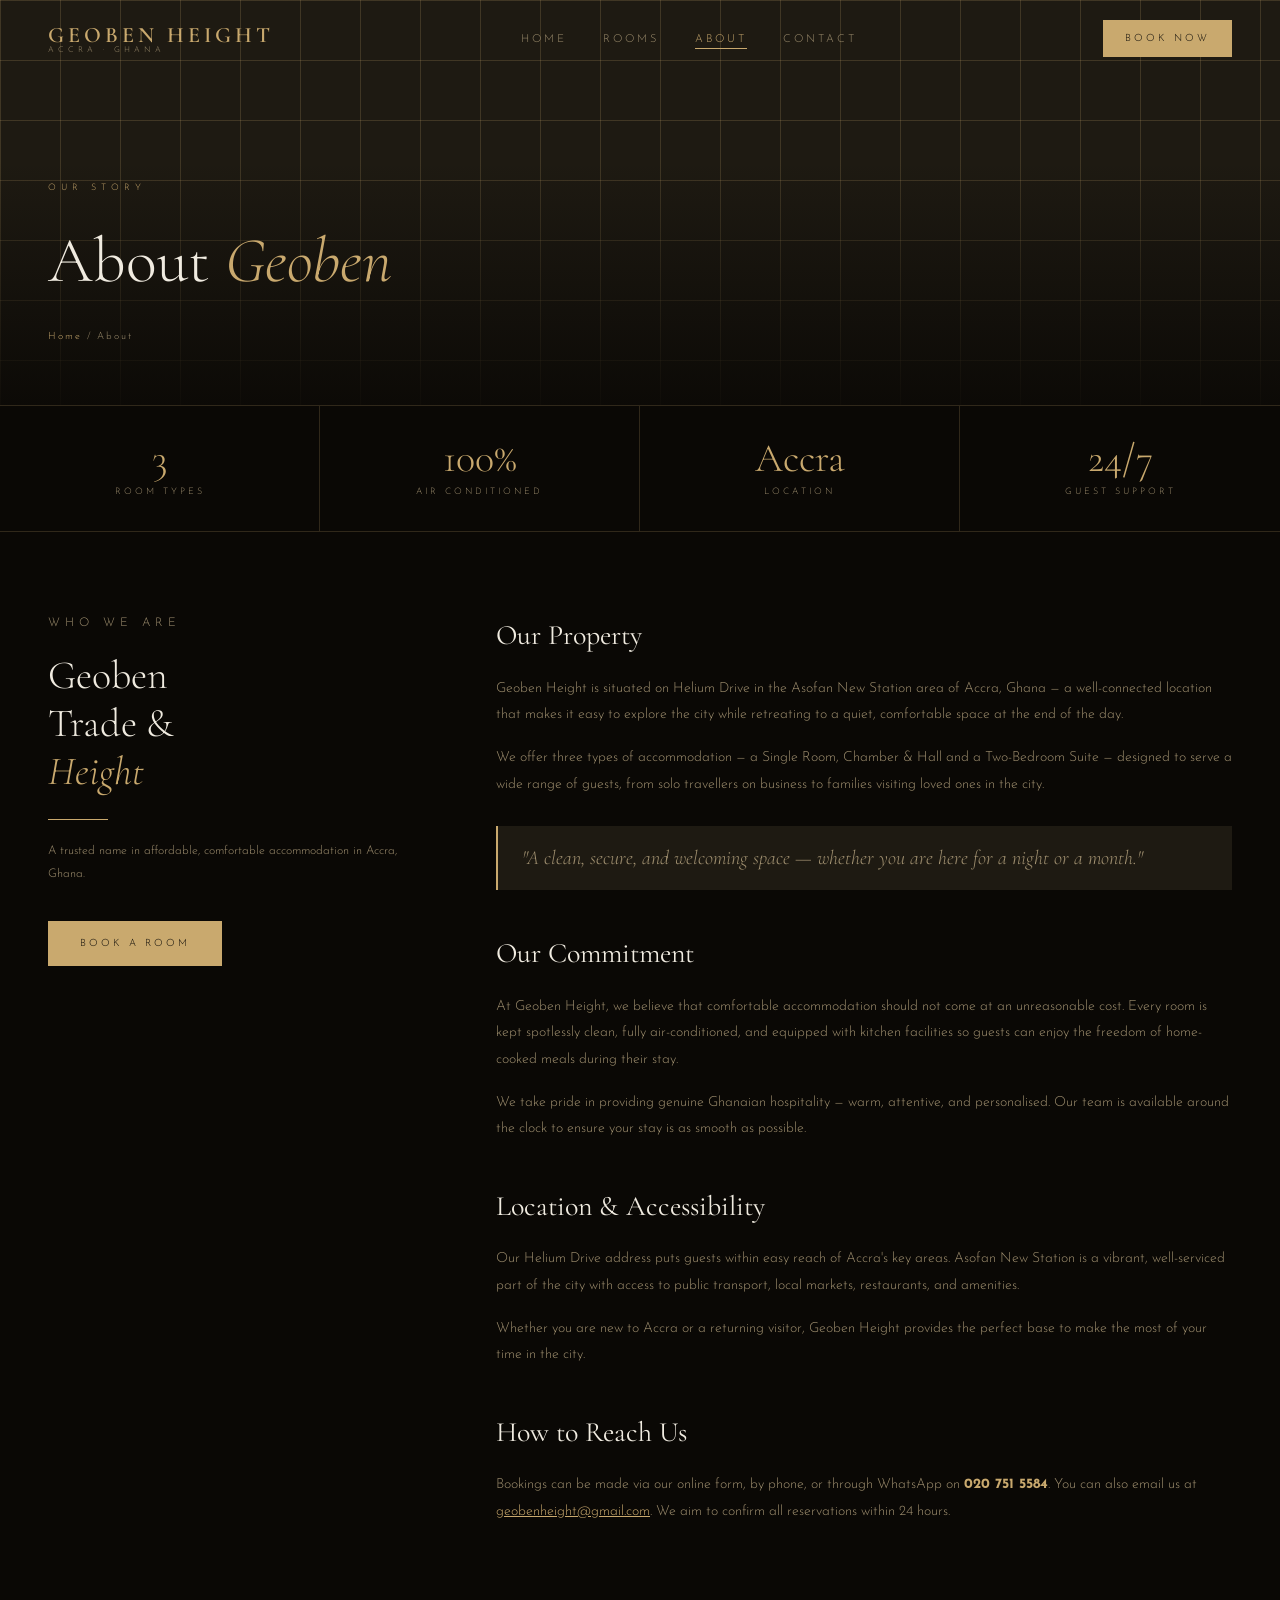
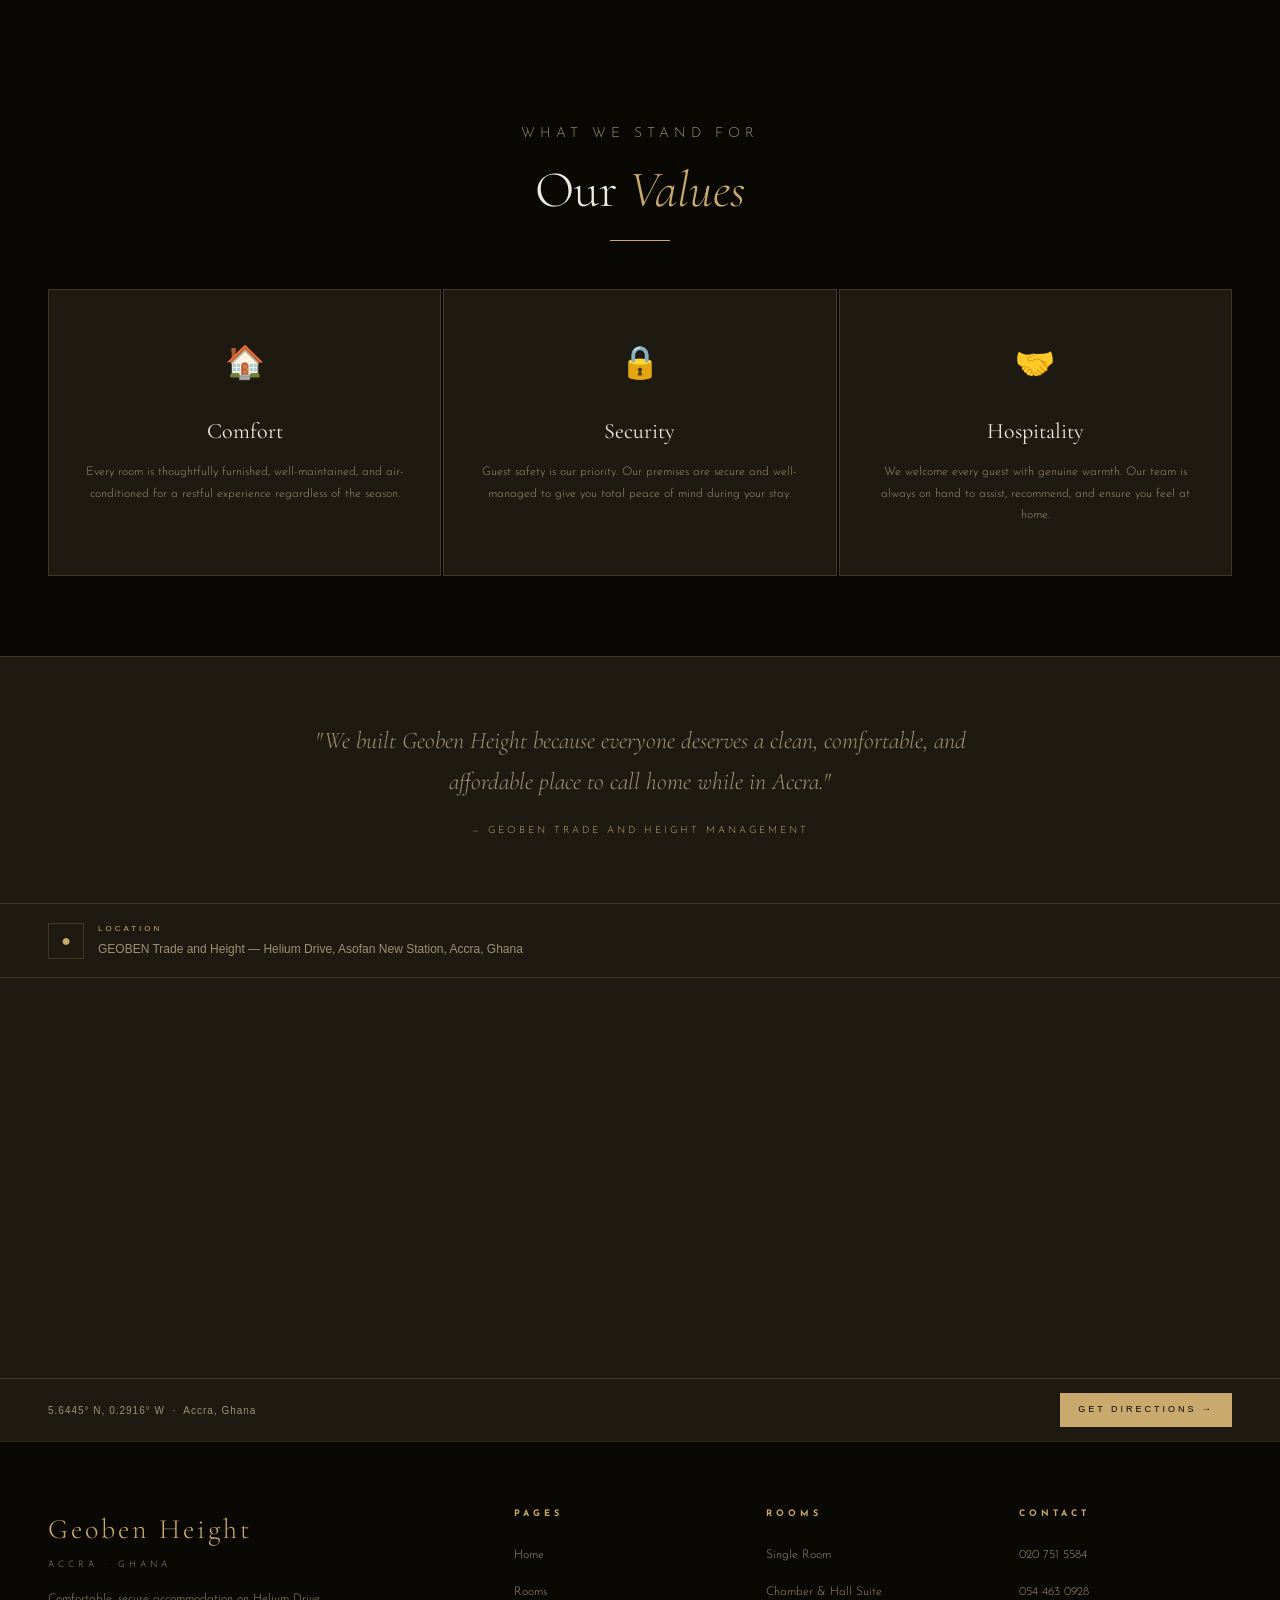
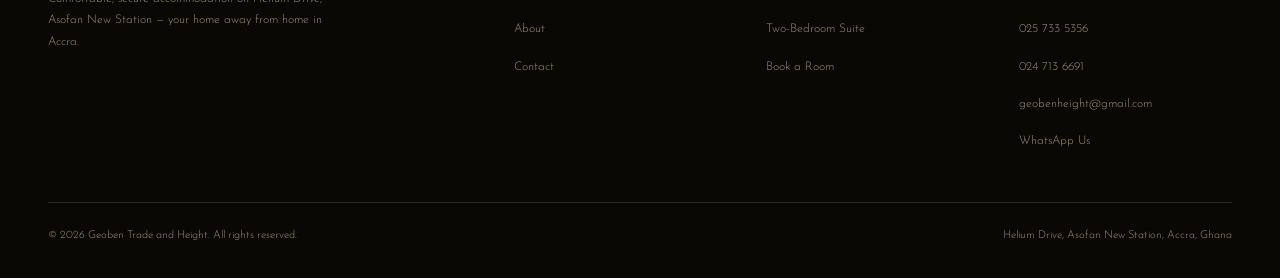
==== about.html @ 5ebba86f "first commit" ====
<!DOCTYPE html>
<html lang="en">
<head>
<meta charset="UTF-8">
<meta name="viewport" content="width=device-width, initial-scale=1.0">
<title>About — Geoben Height, Accra</title>
<link rel="stylesheet" href="style.css">
<style>
  .values-grid {
    display: grid;
    grid-template-columns: repeat(3, 1fr);
    gap: 2px;
    margin: 0 48px 80px;
  }
  .value-card {
    background: var(--dark2);
    border: 1px solid var(--border);
    padding: 48px 36px;
    text-align: center;
    transition: background 0.3s;
  }
  .value-card:hover { background: var(--mid); }
  .value-icon {
    font-size: 32px;
    margin-bottom: 20px;
    display: block;
  }
  .value-card h3 {
    font-family: var(--ff-display);
    font-size: 22px;
    font-weight: 400;
    color: var(--text);
    margin-bottom: 12px;
  }
  .value-card p {
    font-size: 12px;
    color: var(--text-muted);
    line-height: 1.8;
  }
  .team-strip {
    background: var(--dark2);
    border-top: 1px solid var(--border);
    border-bottom: 1px solid var(--border);
    padding: 64px 48px;
  }
  .team-inner {
    max-width: 680px;
    margin: 0 auto;
    text-align: center;
  }
  .team-inner p {
    font-family: var(--ff-display);
    font-size: 24px;
    font-weight: 300;
    font-style: italic;
    color: var(--text-muted);
    line-height: 1.7;
  }
  .team-inner .attr {
    font-family: var(--ff-sans);
    font-size: 10px;
    letter-spacing: 3px;
    text-transform: uppercase;
    color: var(--gold);
    margin-top: 20px;
    display: block;
  }
  .about-full {
    padding: 80px 48px;
    display: grid;
    grid-template-columns: 1fr 2fr;
    gap: 80px;
    align-items: start;
  }
  .about-sidebar {
    position: sticky;
    top: 100px;
  }
  .about-sidebar h2 {
    font-family: var(--ff-display);
    font-size: 40px;
    font-weight: 300;
    color: var(--text);
    line-height: 1.2;
    margin-bottom: 20px;
  }
  .about-sidebar h2 em { font-style: italic; color: var(--gold); }
  .about-sidebar .divider { margin-bottom: 20px; }
  .about-sidebar p {
    font-size: 12px;
    color: var(--text-muted);
    line-height: 1.9;
  }
  .about-body h3 {
    font-family: var(--ff-display);
    font-size: 28px;
    font-weight: 400;
    color: var(--text);
    margin-bottom: 16px;
    margin-top: 40px;
  }
  .about-body h3:first-child { margin-top: 0; }
  .about-body p {
    font-size: 14px;
    color: var(--text-muted);
    line-height: 1.9;
    margin-bottom: 16px;
  }
  .about-highlight {
    border-left: 2px solid var(--gold);
    padding: 16px 24px;
    margin: 28px 0;
    background: var(--dark2);
  }
  .about-highlight p {
    font-family: var(--ff-display);
    font-size: 20px;
    font-style: italic;
    color: var(--text-muted);
    margin: 0;
    line-height: 1.6;
  }

  /* ── ABOUT PAGE RESPONSIVE ── */
  @media (max-width: 768px) {
    .values-grid {
      grid-template-columns: 1fr !important;
      margin: 0 12px 48px !important;
    }
    .value-card { padding: 28px 20px !important; }
    .team-strip { padding: 40px 20px !important; }
    .team-inner p { font-size: 18px !important; }
    .about-full {
      grid-template-columns: 1fr !important;
      padding: 36px 16px !important;
      gap: 32px !important;
    }
    .about-sidebar { position: static !important; }
    .about-sidebar h2 { font-size: 28px !important; }
    .about-body h3 { font-size: 20px !important; }
    .about-body p { font-size: 13px !important; }
    .about-highlight { padding: 14px 16px !important; }
    .about-highlight p { font-size: 16px !important; }
  }
  @media (max-width: 480px) {
    .about-sidebar h2 { font-size: 24px !important; }
    .value-card { padding: 22px 16px !important; }
  }

</style>
</head>
<body>

<!-- NAV -->
<nav class="nav scrolled" id="nav">
  <a href="index.html" class="nav-logo">
    <span class="name">GEOBEN HEIGHT</span>
    <span class="sub">Accra · Ghana</span>
  </a>
  <ul class="nav-links">
    <li><a href="index.html">Home</a></li>
    <li><a href="rooms.html">Rooms</a></li>
    <li><a href="about.html" class="active">About</a></li>
    <li><a href="contact.html">Contact</a></li>
  </ul>
  <button class="hamburger" id="hamburger" onclick="toggleMenu()" aria-label="Menu">
    <span></span><span></span><span></span>
  </button>
  <a href="contact.html#booking" class="nav-cta">Book Now</a>
</nav>

<!-- Mobile Nav Overlay -->
<div class="mobile-nav" id="mobileNav">
  <button class="m-link" onclick="mobileGo('index.html')">Home</button>
  <button class="m-link" onclick="mobileGo('rooms.html')">Rooms</button>
  <button class="m-link" onclick="mobileGo('about.html')">About</button>
  <button class="m-link" onclick="mobileGo('contact.html')">Contact</button>
  <button class="m-cta" onclick="mobileGo('contact.html')">Book Now</button>
</div>

<!-- PAGE HERO -->
<div class="page-hero" style="padding-top: 80px;">
  <div class="page-hero-pattern"></div>
  <div class="page-hero-vignette"></div>
  <div class="page-hero-content">
    <p class="eyebrow">Our Story</p>
    <h1>About <em>Geoben</em></h1>
    <p class="breadcrumb"><a href="index.html">Home</a> / About</p>
  </div>
</div>

<!-- STATS -->
<div class="stats-bar">
  <div class="stat-item">
    <div class="stat-num">3</div>
    <div class="stat-label">Room Types</div>
  </div>
  <div class="stat-item">
    <div class="stat-num">100%</div>
    <div class="stat-label">Air Conditioned</div>
  </div>
  <div class="stat-item">
    <div class="stat-num">Accra</div>
    <div class="stat-label">Location</div>
  </div>
  <div class="stat-item">
    <div class="stat-num">24/7</div>
    <div class="stat-label">Guest Support</div>
  </div>
</div>

<!-- ABOUT LONG FORM -->
<div class="about-full">
  <div class="about-sidebar">
    <p class="sec-eyebrow">Who We Are</p>
    <h2>Geoben<br>Trade &amp;<br><em>Height</em></h2>
    <div class="divider"></div>
    <p>A trusted name in affordable, comfortable accommodation in Accra, Ghana.</p>
    <br>
    <a href="contact.html#booking" class="btn-primary" style="margin-top: 8px; display: inline-block;">Book a Room</a>
  </div>
  <div class="about-body">
    <h3>Our Property</h3>
    <p>Geoben Height is situated on Helium Drive in the Asofan New Station area of Accra, Ghana — a well-connected location that makes it easy to explore the city while retreating to a quiet, comfortable space at the end of the day.</p>
    <p>We offer three types of accommodation — a Single Room, Chamber & Hall and a Two-Bedroom Suite — designed to serve a wide range of guests, from solo travellers on business to families visiting loved ones in the city.</p>

    <div class="about-highlight">
      <p>"A clean, secure, and welcoming space — whether you are here for a night or a month."</p>
    </div>

    <h3>Our Commitment</h3>
    <p>At Geoben Height, we believe that comfortable accommodation should not come at an unreasonable cost. Every room is kept spotlessly clean, fully air-conditioned, and equipped with kitchen facilities so guests can enjoy the freedom of home-cooked meals during their stay.</p>
    <p>We take pride in providing genuine Ghanaian hospitality — warm, attentive, and personalised. Our team is available around the clock to ensure your stay is as smooth as possible.</p>

    <h3>Location &amp; Accessibility</h3>
    <p>Our Helium Drive address puts guests within easy reach of Accra's key areas. Asofan New Station is a vibrant, well-serviced part of the city with access to public transport, local markets, restaurants, and amenities.</p>
    <p>Whether you are new to Accra or a returning visitor, Geoben Height provides the perfect base to make the most of your time in the city.</p>

    <h3>How to Reach Us</h3>
    <p>Bookings can be made via our online form, by phone, or through WhatsApp on <strong style="color: var(--gold);">020 751 5584</strong>. You can also email us at <a href="mailto:geobenheight@gmail.com" style="color: var(--gold);">geobenheight@gmail.com</a>. We aim to confirm all reservations within 24 hours.</p>
  </div>
</div>

<!-- VALUES -->
<div class="sec-head">
  <p class="sec-eyebrow">What We Stand For</p>
  <h2>Our <em>Values</em></h2>
  <div class="gold-rule"></div>
</div>
<div class="values-grid">
  <div class="value-card">
    <span class="value-icon">🏠</span>
    <h3>Comfort</h3>
    <p>Every room is thoughtfully furnished, well-maintained, and air-conditioned for a restful experience regardless of the season.</p>
  </div>
  <div class="value-card">
    <span class="value-icon">🔒</span>
    <h3>Security</h3>
    <p>Guest safety is our priority. Our premises are secure and well-managed to give you total peace of mind during your stay.</p>
  </div>
  <div class="value-card">
    <span class="value-icon">🤝</span>
    <h3>Hospitality</h3>
    <p>We welcome every guest with genuine warmth. Our team is always on hand to assist, recommend, and ensure you feel at home.</p>
  </div>
</div>

<!-- QUOTE STRIP -->
<div class="team-strip">
  <div class="team-inner">
    <p>"We built Geoben Height because everyone deserves a clean, comfortable, and affordable place to call home while in Accra."</p>
    <span class="attr">— Geoben Trade and Height Management</span>
  </div>
</div>

<!-- MAP -->
<!-- Google Map -->
<div style="font-family:sans-serif;background:#1e1a12">
  <div style="background:#1e1a12;border-bottom:1px solid rgba(201,169,110,0.2);padding:18px 48px;display:flex;align-items:center;gap:14px">
    <div style="width:36px;height:36px;border:1px solid rgba(201,169,110,0.2);display:flex;align-items:center;justify-content:center;font-size:16px;flex-shrink:0;color:#c9a96e">&#9679;</div>
    <div>
      <div style="font-size:8px;letter-spacing:3px;text-transform:uppercase;color:#c9a96e;margin-bottom:3px">Location</div>
      <div style="font-size:12px;color:#a09070">GEOBEN Trade and Height &mdash; Helium Drive, Asofan New Station, Accra, Ghana</div>
    </div>
  </div>
  <div style="width:100%;height:400px">
    <iframe src="https://www.google.com/maps/embed?pb=!1m18!1m12!1m3!1d3971.3!2d-0.2916361!3d5.6444949!2m3!1f0!2f0!3f0!3m2!1i1024!2i768!4f13.1!3m3!1m2!1s0xfdf995ddbdab3d1%3A0x887367ef59d5eaba!2sGEOBEN%20Trade%20and%20Height.!5e0!3m2!1sen!2sgh!4v1700000000000!5m2!1sen!2sgh" width="100%" height="400" style="border:none;display:block" loading="lazy" allowfullscreen referrerpolicy="no-referrer-when-downgrade"></iframe>
  </div>
  <div style="background:#1e1a12;border-top:1px solid rgba(201,169,110,0.2);padding:14px 48px;display:flex;align-items:center;justify-content:space-between">
    <span style="font-size:10px;color:#a09070;letter-spacing:1px">5.6445&deg; N, 0.2916&deg; W &nbsp;&middot;&nbsp; Accra, Ghana</span>
    <a href="https://www.google.com/maps/dir//GEOBEN+Trade+and+Height.,+HELIUM+DRIVE+Asofan+new+station,+Accra" target="_blank" style="font-size:9px;letter-spacing:3px;text-transform:uppercase;color:#0a0805;background:#c9a96e;padding:9px 18px;text-decoration:none;display:inline-block">Get Directions &rarr;</a>
  </div>
</div>

<!-- FOOTER -->
<footer>
  <div class="footer-grid">
    <div class="footer-brand">
      <div class="logo">Geoben Height</div>
      <div class="tagline">Accra · Ghana</div>
      <p>Comfortable, secure accommodation on Helium Drive, Asofan New Station — your home away from home in Accra.</p>
    </div>
    <div class="footer-col">
      <h4>Pages</h4>
      <ul>
        <li><a href="index.html">Home</a></li>
        <li><a href="rooms.html">Rooms</a></li>
        <li><a href="about.html">About</a></li>
        <li><a href="contact.html">Contact</a></li>
      </ul>
    </div>
    <div class="footer-col">
      <h4>Rooms</h4>
      <ul>
        <li><a href="rooms.html">Single Room</a></li>
        <li><a href="rooms.html">Chamber & Hall Suite</a></li>
        <li><a href="rooms.html">Two-Bedroom Suite</a></li>
        <li><a href="contact.html#booking">Book a Room</a></li>
      </ul>
    </div>
    <div class="footer-col">
      <h4>Contact</h4>
      <ul>
        <li><a href="tel:+233207515584">020 751 5584</a></li>
        <li><a href="tel:+233544630928">054 463 0928</a></li>
        <li><a href="tel:+233257335356">025 733 5356</a></li>
        <li><a href="tel:+233247136691">024 713 6691</a></li>
        <li><a href="mailto:geobenheight@gmail.com">geobenheight@gmail.com</a></li>
        <li><a href="https://wa.me/233207515584">WhatsApp Us</a></li>
      </ul>
    </div>
  </div>
  <div class="footer-bottom">
    <p>© 2026 Geoben Trade and Height. All rights reserved.</p>
    <p>Helium Drive, Asofan New Station, Accra, Ghana</p>
  </div>
</footer>

<script>
  const nav = document.getElementById('nav');
  window.addEventListener('scroll', () => {
    nav.classList.toggle('scrolled', window.scrollY > 60);
  });

  // ── HAMBURGER MENU ──
  const hamburger = document.getElementById('hamburger');
  const mobileNav = document.getElementById('mobileNav');

  function toggleMenu() {
    const isOpen = mobileNav.classList.contains('open');
    if (isOpen) {
      mobileNav.classList.remove('open');
      hamburger.classList.remove('open');
      document.body.style.overflow = '';
    } else {
      mobileNav.classList.add('open');
      hamburger.classList.add('open');
      document.body.style.overflow = 'hidden';
    }
  }

  function mobileGo(page) {
    mobileNav.classList.remove('open');
    hamburger.classList.remove('open');
    document.body.style.overflow = '';
    window.location.href = page;
  }

  // Close menu on outside click
  mobileNav.addEventListener('click', function(e) {
    if (e.target === mobileNav) {
      toggleMenu();
    }
  });

  // Close menu on Escape key
  document.addEventListener('keydown', function(e) {
    if (e.key === 'Escape' && mobileNav.classList.contains('open')) {
      toggleMenu();
    }
  });

</script>
</body>
</html>
---- style.css ----
@import url('https://fonts.googleapis.com/css2?family=Cormorant+Garamond:ital,wght@0,300;0,400;0,600;1,300;1,400&family=Josefin+Sans:wght@300;400;600&display=swap');

:root {
  --gold: #c9a96e;
  --gold-light: #e8d5a8;
  --gold-dark: #8b6914;
  --black: #0a0805;
  --dark: #13100a;
  --dark2: #1e1a12;
  --mid: #2e2820;
  --text: #f0ebe0;
  --text-muted: #a09070;
  --off-white: #f7f3ec;
  --border: rgba(201,169,110,0.2);
  --ff-display: 'Cormorant Garamond', serif;
  --ff-sans: 'Josefin Sans', sans-serif;
}

*, *::before, *::after { margin: 0; padding: 0; box-sizing: border-box; }

html { scroll-behavior: smooth; }

body {
  background: var(--black);
  color: var(--text);
  font-family: var(--ff-sans);
  font-weight: 300;
  line-height: 1.7;
  overflow-x: hidden;
}

/* ── NAV ── */
.nav {
  position: fixed;
  top: 0; left: 0; right: 0;
  z-index: 300;
  display: flex;
  align-items: center;
  justify-content: space-between;
  padding: 20px 48px;
  transition: background 0.4s, padding 0.4s;
}
.nav.scrolled {
  background: rgba(10,8,5,0.96);
  padding: 14px 48px;
  border-bottom: 1px solid var(--border);
}
.nav-logo {
  display: flex;
  flex-direction: column;
  line-height: 1;
  text-decoration: none;
}
.nav-logo .name {
  font-family: var(--ff-display);
  font-size: 22px;
  font-weight: 600;
  color: var(--gold);
  letter-spacing: 4px;
}
.nav-logo .sub {
  font-family: var(--ff-sans);
  font-size: 8px;
  letter-spacing: 4px;
  color: var(--text-muted);
  text-transform: uppercase;
}
.nav-links {
  display: flex;
  gap: 36px;
  list-style: none;
}
.nav-links a {
  font-family: var(--ff-sans);
  font-size: 11px;
  letter-spacing: 3px;
  text-transform: uppercase;
  color: var(--text-muted);
  text-decoration: none;
  transition: color 0.3s;
  position: relative;
}
.nav-links a::after {
  content: '';
  position: absolute;
  bottom: -4px; left: 0;
  width: 0; height: 1px;
  background: var(--gold);
  transition: width 0.3s;
}
.nav-links a:hover, .nav-links a.active { color: var(--gold); }
.nav-links a:hover::after, .nav-links a.active::after { width: 100%; }
.nav-cta {
  font-family: var(--ff-sans);
  font-size: 10px;
  letter-spacing: 3px;
  text-transform: uppercase;
  color: var(--black);
  background: var(--gold);
  border: none;
  padding: 10px 22px;
  cursor: pointer;
  text-decoration: none;
  display: inline-block;
  transition: background 0.3s, color 0.3s;
}
.nav-cta:hover { background: var(--gold-light); }

/* ── HERO ── */
.hero {
  position: relative;
  height: 100vh;
  display: flex;
  align-items: center;
  justify-content: center;
  overflow: hidden;
}
.hero-bg {
  position: absolute;
  inset: 0;
  background: var(--dark);
  background-size: cover;
  background-position: center top;
}
.hero-pattern {
  position: absolute;
  inset: 0;
  background-image:
    linear-gradient(var(--border) 1px, transparent 1px),
    linear-gradient(90deg, var(--border) 1px, transparent 1px);
  background-size: 60px 60px;
  opacity: 0.2;
}
.hero-vignette {
  position: absolute;
  inset: 0;
  background: linear-gradient(
    to bottom,
    rgba(10,8,5,0.45) 0%,
    rgba(10,8,5,0.6) 50%,
    rgba(10,8,5,0.75) 100%
  );
}
.hero-corner {
  position: absolute;
  width: 120px; height: 120px;
  border-color: var(--gold);
  border-style: solid;
  opacity: 0.4;
}
.hero-corner.tl { top: 80px; left: 48px; border-width: 1px 0 0 1px; }
.hero-corner.tr { top: 80px; right: 48px; border-width: 1px 1px 0 0; }
.hero-corner.bl { bottom: 48px; left: 48px; border-width: 0 0 1px 1px; }
.hero-corner.br { bottom: 48px; right: 48px; border-width: 0 1px 1px 0; }
.hero-content {
  position: relative;
  z-index: 2;
  text-align: center;
  animation: fadeUp 1.2s ease both;
}
@keyframes fadeUp {
  from { opacity: 0; transform: translateY(30px); }
  to   { opacity: 1; transform: translateY(0); }
}
.hero-eyebrow {
  font-family: var(--ff-sans);
  font-size: 10px;
  letter-spacing: 6px;
  text-transform: uppercase;
  color: var(--gold);
  margin-bottom: 20px;
}
.hero h1 {
  font-family: var(--ff-display);
  font-size: clamp(52px, 7vw, 90px);
  font-weight: 300;
  line-height: 1.05;
  color: var(--text);
  margin-bottom: 12px;
}
.hero h1 em { font-style: italic; color: var(--gold); }
.hero-location {
  font-family: var(--ff-sans);
  font-size: 10px;
  letter-spacing: 4px;
  color: var(--text-muted);
  text-transform: uppercase;
  margin-bottom: 40px;
}
.hero-btns {
  display: flex;
  gap: 16px;
  justify-content: center;
}
.btn-primary {
  font-family: var(--ff-sans);
  font-size: 10px;
  letter-spacing: 3px;
  text-transform: uppercase;
  color: var(--black);
  background: var(--gold);
  border: none;
  padding: 14px 32px;
  cursor: pointer;
  text-decoration: none;
  display: inline-block;
  transition: background 0.3s;
}
.btn-primary:hover { background: var(--gold-light); }
.btn-ghost {
  font-family: var(--ff-sans);
  font-size: 10px;
  letter-spacing: 3px;
  text-transform: uppercase;
  color: var(--gold);
  background: transparent;
  border: 1px solid var(--gold);
  padding: 14px 32px;
  cursor: pointer;
  text-decoration: none;
  display: inline-block;
  transition: background 0.3s, color 0.3s;
}
.btn-ghost:hover { background: var(--gold); color: var(--black); }
.hero-scroll {
  position: absolute;
  bottom: 32px;
  left: 50%;
  transform: translateX(-50%);
  display: flex;
  flex-direction: column;
  align-items: center;
  gap: 8px;
  color: var(--text-muted);
  font-size: 9px;
  letter-spacing: 3px;
  text-transform: uppercase;
  font-family: var(--ff-sans);
  animation: bounce 2s infinite;
}
.scroll-line {
  width: 1px; height: 40px;
  background: linear-gradient(to bottom, var(--gold), transparent);
}
@keyframes bounce {
  0%, 100% { transform: translateX(-50%) translateY(0); }
  50% { transform: translateX(-50%) translateY(6px); }
}

/* ── SECTION HEADER ── */
.sec-head {
  text-align: center;
  padding: 80px 24px 48px;
}
.sec-eyebrow {
  font-family: var(--ff-sans);
  font-size: 9px;
  letter-spacing: 5px;
  text-transform: uppercase;
  color: var(--gold);
  margin-bottom: 16px;
}
.sec-head h2 {
  font-family: var(--ff-display);
  font-size: clamp(32px, 4vw, 52px);
  font-weight: 300;
  color: var(--text);
  line-height: 1.15;
}
.sec-head h2 em { font-style: italic; color: var(--gold); }
.gold-rule {
  width: 60px; height: 1px;
  background: var(--gold);
  margin: 20px auto 0;
}
.sec-head p {
  margin-top: 20px;
  font-size: 14px;
  color: var(--text-muted);
  max-width: 520px;
  margin-left: auto;
  margin-right: auto;
}

/* ── STATS BAR ── */
.stats-bar {
  display: grid;
  grid-template-columns: repeat(4, 1fr);
  border-top: 1px solid var(--border);
  border-bottom: 1px solid var(--border);
}
.stat-item {
  padding: 32px 20px;
  text-align: center;
  border-right: 1px solid var(--border);
}
.stat-item:last-child { border-right: none; }
.stat-num {
  font-family: var(--ff-display);
  font-size: 40px;
  font-weight: 300;
  color: var(--gold);
  line-height: 1;
  margin-bottom: 6px;
}
.stat-label {
  font-size: 9px;
  letter-spacing: 3px;
  text-transform: uppercase;
  color: var(--text-muted);
}

/* ── ROOM CARDS CAROUSEL ── */
.rooms-section { padding: 0 48px 80px; }
.rooms-grid {
  display: grid;
  grid-template-columns: repeat(3, 1fr);
  gap: 20px;
  align-items: stretch;
}
.room-card {
  position: relative;
  overflow: hidden;
  background: var(--dark2);
  cursor: pointer;
  display: flex;
  flex-direction: column;
}
.room-body {
  flex: 1;
  display: flex;
  flex-direction: column;
}
.room-desc {
  flex: 1;
}
.room-thumb {
  height: 360px;
  background: var(--dark2);
  display: flex;
  align-items: center;
  justify-content: center;
  overflow: hidden;
  position: relative;
}
.room-thumb-bg {
  position: absolute;
  inset: 0;
  transition: transform 0.6s ease;
}
.room-card:hover .room-thumb-bg { transform: scale(1.06); }
.rt-double {
  background: linear-gradient(135deg, #1e1508 0%, #3d2e0e 40%, #1e1508 100%);
}
.rt-single {
  background: linear-gradient(135deg, #0a1208 0%, #1a2e14 40%, #0a1208 100%);
}
.room-thumb-icon {
  position: relative;
  z-index: 2;
  font-size: 64px;
  opacity: 0.6;
  transition: transform 0.4s;
}
.room-card:hover .room-thumb-icon { transform: scale(1.1); }
.room-tag {
  position: absolute;
  top: 20px; left: 20px;
  z-index: 3;
  font-family: var(--ff-sans);
  font-size: 8px;
  letter-spacing: 3px;
  text-transform: uppercase;
  color: var(--black);
  background: var(--gold);
  padding: 5px 12px;
}
.room-body {
  padding: 28px 32px 32px;
  border: 1px solid var(--border);
  border-top: none;
}
.room-name {
  font-family: var(--ff-display);
  font-size: 26px;
  font-weight: 400;
  color: var(--text);
  margin-bottom: 10px;
}
.room-desc {
  font-size: 13px;
  color: var(--text-muted);
  line-height: 1.8;
  margin-bottom: 20px;
}
.room-amenities {
  display: flex;
  flex-wrap: wrap;
  gap: 8px;
  margin-bottom: 24px;
}
.amenity-tag {
  font-family: var(--ff-sans);
  font-size: 9px;
  letter-spacing: 2px;
  text-transform: uppercase;
  color: var(--gold);
  border: 1px solid var(--border);
  padding: 5px 12px;
}
.room-link {
  font-family: var(--ff-sans);
  font-size: 10px;
  letter-spacing: 3px;
  text-transform: uppercase;
  color: var(--gold);
  text-decoration: none;
  display: flex;
  align-items: center;
  gap: 8px;
  transition: gap 0.3s;
}
.room-link:hover { gap: 14px; }
.room-link::after { content: '→'; }

/* ── ABOUT SPLIT ── */
.about-split {
  display: grid;
  grid-template-columns: 1fr 1fr;
  min-height: 500px;
}
.about-visual {
  background: var(--dark2);
  background-size: cover;
  background-position: center;
  display: flex;
  align-items: center;
  justify-content: center;
  position: relative;
  overflow: hidden;
  padding: 0;
  min-height: 420px;
}
.about-geo {
  position: absolute;
  inset: 0;
  background-image:
    linear-gradient(var(--border) 1px, transparent 1px),
    linear-gradient(90deg, var(--border) 1px, transparent 1px);
  background-size: 40px 40px;
}
.about-circle {
  position: relative;
  z-index: 2;
  width: 200px; height: 200px;
  border-radius: 50%;
  border: 1px solid var(--gold);
  display: flex;
  align-items: center;
  justify-content: center;
  flex-direction: column;
  text-align: center;
}
.about-circle::before {
  content: '';
  position: absolute;
  inset: 12px;
  border-radius: 50%;
  border: 1px solid var(--border);
}
.about-circle .big {
  font-family: var(--ff-display);
  font-size: 48px;
  font-weight: 300;
  color: var(--gold);
  line-height: 1;
}
.about-circle .sm {
  font-size: 9px;
  letter-spacing: 2px;
  text-transform: uppercase;
  color: var(--text-muted);
  margin-top: 4px;
}
.about-text-block {
  padding: 80px 64px;
  background: var(--dark);
  display: flex;
  flex-direction: column;
  justify-content: center;
}
.about-text-block h2 {
  font-family: var(--ff-display);
  font-size: 40px;
  font-weight: 300;
  line-height: 1.2;
  margin-bottom: 24px;
  color: var(--text);
}
.about-text-block h2 em { font-style: italic; color: var(--gold); }
.about-text-block p {
  font-size: 14px;
  color: var(--text-muted);
  line-height: 1.9;
  margin-bottom: 16px;
}
.about-divider {
  width: 40px; height: 1px;
  background: var(--gold);
  margin: 28px 0;
}

/* ── CONTACT GRID ── */
.contact-section { padding: 80px 48px; }
.contact-grid {
  display: grid;
  grid-template-columns: 1fr 1fr;
  gap: 2px;
}
.contact-info {
  background: var(--dark2);
  padding: 60px;
  border: 1px solid var(--border);
}
.contact-info h3 {
  font-family: var(--ff-display);
  font-size: 36px;
  font-weight: 300;
  color: var(--text);
  margin-bottom: 32px;
}
.contact-detail {
  display: flex;
  gap: 20px;
  margin-bottom: 28px;
  align-items: flex-start;
}
.contact-icon {
  width: 40px; height: 40px;
  border: 1px solid var(--border);
  display: flex;
  align-items: center;
  justify-content: center;
  flex-shrink: 0;
  font-size: 16px;
}
.contact-text label {
  display: block;
  font-size: 9px;
  letter-spacing: 3px;
  text-transform: uppercase;
  color: var(--gold);
  margin-bottom: 4px;
}
.contact-text p, .contact-text a {
  font-size: 13px;
  color: var(--text-muted);
  text-decoration: none;
  line-height: 1.6;
}
.contact-text a:hover { color: var(--gold); }

/* ── BOOKING FORM ── */
.booking-form-block {
  background: var(--dark);
  padding: 60px;
  border: 1px solid var(--border);
}
.booking-form-block h3 {
  font-family: var(--ff-display);
  font-size: 36px;
  font-weight: 300;
  color: var(--text);
  margin-bottom: 32px;
}
.form-row {
  display: grid;
  grid-template-columns: 1fr 1fr;
  gap: 16px;
  margin-bottom: 16px;
}
.form-row.full { grid-template-columns: 1fr; }
.field {
  display: flex;
  flex-direction: column;
  gap: 6px;
}
.field label {
  font-size: 9px;
  letter-spacing: 3px;
  text-transform: uppercase;
  color: var(--text-muted);
}
.field input, .field select {
  background: var(--mid);
  border: 1px solid var(--border);
  color: var(--text);
  font-family: var(--ff-sans);
  font-size: 12px;
  padding: 12px 16px;
  outline: none;
  transition: border-color 0.3s;
  appearance: none;
}
.field input:focus, .field select:focus {
  border-color: var(--gold);
}
.field select option { background: var(--dark2); }
.form-submit-btn {
  width: 100%;
  font-family: var(--ff-sans);
  font-size: 11px;
  letter-spacing: 3px;
  text-transform: uppercase;
  color: var(--black);
  background: var(--gold);
  border: none;
  padding: 16px;
  cursor: pointer;
  margin-top: 8px;
  transition: background 0.3s;
}
.form-submit-btn:hover { background: var(--gold-light); }
.form-note {
  font-size: 11px;
  color: var(--text-muted);
  text-align: center;
  margin-top: 12px;
}

/* ── MAP BLOCK ── */
.map-strip {
  height: 140px;
  background: var(--dark2);
  display: flex;
  align-items: center;
  justify-content: center;
  border-top: 1px solid var(--border);
  border-bottom: 1px solid var(--border);
  cursor: pointer;
  text-decoration: none;
  position: relative;
  overflow: hidden;
  transition: background 0.3s;
}
.map-strip:hover { background: var(--mid); }
.map-strip-geo {
  position: absolute;
  inset: 0;
  background-image:
    linear-gradient(var(--border) 1px, transparent 1px),
    linear-gradient(90deg, var(--border) 1px, transparent 1px);
  background-size: 30px 30px;
}
.map-strip-inner {
  position: relative;
  z-index: 2;
  text-align: center;
}
.map-strip-inner .pin { font-size: 28px; margin-bottom: 8px; }
.map-strip-inner p {
  font-size: 11px;
  color: var(--text-muted);
  letter-spacing: 1px;
  margin-bottom: 4px;
}
.map-strip-inner span {
  font-size: 9px;
  letter-spacing: 3px;
  text-transform: uppercase;
  color: var(--gold);
}

/* ── FAQ ── */
.faq-section { padding: 0 48px 80px; max-width: 800px; margin: 0 auto; }
.faq-item {
  border-bottom: 1px solid var(--border);
}
.faq-btn {
  width: 100%;
  background: none;
  border: none;
  color: var(--text);
  font-family: var(--ff-sans);
  font-size: 12px;
  letter-spacing: 1px;
  padding: 20px 0;
  display: flex;
  justify-content: space-between;
  align-items: center;
  cursor: pointer;
  text-align: left;
}
.faq-btn:hover { color: var(--gold); }
.faq-icon {
  color: var(--gold);
  font-size: 20px;
  font-weight: 300;
  flex-shrink: 0;
  margin-left: 16px;
  transition: transform 0.3s;
}
.faq-body {
  font-size: 13px;
  color: var(--text-muted);
  line-height: 1.8;
  max-height: 0;
  overflow: hidden;
  transition: max-height 0.4s ease, padding 0.3s;
}
.faq-body.open { max-height: 200px; padding-bottom: 20px; }
.faq-btn.open .faq-icon { transform: rotate(45deg); }

/* ── FOOTER ── */
footer {
  background: var(--black);
  border-top: 1px solid var(--border);
  padding: 64px 48px 32px;
}
.footer-grid {
  display: grid;
  grid-template-columns: 2fr 1fr 1fr 1fr;
  gap: 40px;
  margin-bottom: 48px;
}
.footer-brand .logo {
  font-family: var(--ff-display);
  font-size: 28px;
  font-weight: 300;
  color: var(--gold);
  letter-spacing: 3px;
  margin-bottom: 4px;
}
.footer-brand .tagline {
  font-size: 9px;
  letter-spacing: 4px;
  text-transform: uppercase;
  color: var(--text-muted);
  margin-bottom: 16px;
}
.footer-brand p {
  font-size: 12px;
  color: var(--text-muted);
  line-height: 1.8;
  max-width: 280px;
}
.footer-col h4 {
  font-size: 9px;
  letter-spacing: 4px;
  text-transform: uppercase;
  color: var(--gold);
  margin-bottom: 20px;
}
.footer-col ul { list-style: none; display: flex; flex-direction: column; gap: 10px; }
.footer-col ul a {
  font-size: 12px;
  color: var(--text-muted);
  text-decoration: none;
  transition: color 0.3s;
}
.footer-col ul a:hover { color: var(--gold); }
.footer-bottom {
  border-top: 1px solid var(--border);
  padding-top: 24px;
  display: flex;
  justify-content: space-between;
  align-items: center;
}
.footer-bottom p { font-size: 11px; color: var(--text-muted); }

/* ── PAGE HERO (inner pages) ── */
.page-hero {
  height: 45vh;
  min-height: 320px;
  display: flex;
  align-items: flex-end;
  justify-content: flex-start;
  padding: 0 48px 60px;
  position: relative;
  overflow: hidden;
  background: var(--dark2);
}
.page-hero-pattern {
  position: absolute;
  inset: 0;
  background-image:
    linear-gradient(var(--border) 1px, transparent 1px),
    linear-gradient(90deg, var(--border) 1px, transparent 1px);
  background-size: 60px 60px;
}
.page-hero-vignette {
  position: absolute;
  inset: 0;
  background: linear-gradient(to top, rgba(10,8,5,0.9) 0%, transparent 60%);
}
.page-hero-content {
  position: relative;
  z-index: 2;
  animation: fadeUp 0.8s ease both;
}
.page-hero-content .eyebrow {
  font-size: 9px;
  letter-spacing: 5px;
  text-transform: uppercase;
  color: var(--gold);
  margin-bottom: 12px;
}
.page-hero-content h1 {
  font-family: var(--ff-display);
  font-size: clamp(40px, 5vw, 70px);
  font-weight: 300;
  color: var(--text);
}
.page-hero-content h1 em { font-style: italic; color: var(--gold); }
.breadcrumb {
  margin-top: 12px;
  font-size: 10px;
  letter-spacing: 2px;
  color: var(--text-muted);
}
.breadcrumb a { color: var(--gold); text-decoration: none; }

/* ── UTILITIES ── */
.container { max-width: 1200px; margin: 0 auto; padding: 0 48px; }
.text-gold { color: var(--gold); }
section { position: relative; }
.divider { width: 60px; height: 1px; background: var(--gold); margin: 24px 0; }

/* ═══════════════════════════════════════════
   RESPONSIVE STYLES
   Breakpoints:
   - Tablet:  max-width 1024px
   - Mobile:  max-width 768px
   - Small:   max-width 480px
═══════════════════════════════════════════ */

/* ── HAMBURGER MENU ── */
.hamburger {
  display: none;
  flex-direction: column;
  gap: 5px;
  cursor: pointer;
  background: none;
  border: none;
  padding: 10px;
  z-index: 300;
  min-width: 44px;
  min-height: 44px;
  align-items: center;
  justify-content: center;
  -webkit-tap-highlight-color: transparent;
  touch-action: manipulation;
  position: relative;
}
.hamburger span {
  display: block;
  width: 24px;
  height: 2px;
  background: var(--gold);
  transition: all 0.3s;
  border-radius: 2px;
}
.hamburger.open span:nth-child(1) { transform: translateY(7px) rotate(45deg); }
.hamburger.open span:nth-child(2) { opacity: 0; transform: scaleX(0); }
.hamburger.open span:nth-child(3) { transform: translateY(-7px) rotate(-45deg); }

/* Mobile nav overlay */
.mobile-nav {
  display: none;
  position: fixed;
  top: 0;
  left: 0;
  width: 100%;
  height: 100%;
  background: rgba(10,8,5,0.98);
  z-index: 250;
  flex-direction: column;
  align-items: center;
  justify-content: center;
  gap: 36px;
  -webkit-overflow-scrolling: touch;
  touch-action: manipulation;
}
.mobile-nav.open { display: flex; }
.mobile-nav a, .mobile-nav .m-link {
  font-family: var(--ff-display);
  font-size: 36px;
  font-weight: 300;
  color: var(--text-muted);
  text-decoration: none;
  letter-spacing: 3px;
  transition: color 0.3s;
  background: none;
  border: none;
  cursor: pointer;
}
.mobile-nav a:hover, .mobile-nav .m-link:hover { color: var(--gold); }
.mobile-nav .m-cta {
  font-family: var(--ff-sans);
  font-size: 11px;
  letter-spacing: 3px;
  text-transform: uppercase;
  color: var(--black);
  background: var(--gold);
  padding: 14px 32px;
  text-decoration: none;
  margin-top: 12px;
  cursor: pointer;
  border: none;
}

/* ── TABLET (≤1024px) ── */
@media (max-width: 1024px) {
  .nav { padding: 16px 32px; }
  .nav.scrolled { padding: 12px 32px; }

  .hero-corner.tl { top: 60px; left: 32px; }
  .hero-corner.tr { top: 60px; right: 32px; }

  .rooms-section { padding: 0 32px 64px; }
  .rooms-grid { grid-template-columns: repeat(2, 1fr); gap: 16px; }

  .about-split { grid-template-columns: 1fr 1fr; }
  .about-text-block { padding: 60px 40px; }

  .contact-section { padding: 60px 32px; }
  .booking-form-block { padding: 48px 40px; }
  .contact-info { padding: 48px 40px; }

  .footer-grid { grid-template-columns: 2fr 1fr 1fr; gap: 32px; }
  .footer-grid .footer-col:last-child { grid-column: 2; }

  .page-hero { padding: 0 32px 48px; }

  /* About page */
  .about-full { padding: 60px 32px; gap: 48px; }
  .about-text-block { padding: 56px 40px; }

  /* Rooms page */
  .room-detail { margin: 0 32px 4px; }
}

/* ── MOBILE (≤768px) ── */
@media (max-width: 768px) {

  /* Nav — hide links, show hamburger */
  .nav { padding: 14px 20px; }
  .nav.scrolled { padding: 12px 20px; }
  .nav-links { display: none; }
  .nav-cta { display: none; }
  .hamburger { display: flex; }

  /* Hero */
  .hero { height: 100svh; padding: 0 20px; }
  .hero h1 { font-size: clamp(36px, 9vw, 56px); }
  .hero-eyebrow { font-size: 9px; letter-spacing: 4px; }
  .hero-location { font-size: 9px; letter-spacing: 2px; margin-bottom: 28px; }
  .hero-btns { flex-direction: column; align-items: center; gap: 12px; }
  .btn-primary, .btn-ghost { width: 200px; text-align: center; padding: 13px 20px; }
  .hero-corner { width: 50px; height: 50px; }
  .hero-corner.tl { top: 70px; left: 20px; }
  .hero-corner.tr { top: 70px; right: 20px; }
  .hero-corner.bl { bottom: 24px; left: 20px; }
  .hero-corner.br { bottom: 24px; right: 20px; }

  /* Stats */
  .stats-bar { grid-template-columns: repeat(2, 1fr); }
  .stat-item:nth-child(2) { border-right: none; }
  .stat-item:nth-child(3) { border-top: 1px solid var(--border); }
  .stat-num { font-size: 30px; }

  /* Section head */
  .sec-head { padding: 48px 20px 28px; }

  /* Rooms — stacked on mobile */
  .rooms-section { padding: 0 16px 48px; }
  .rooms-grid { grid-template-columns: 1fr; gap: 16px; }
  .room-thumb { height: 220px; }
  .room-thumb-icon { font-size: 48px; }

  /* About split — stack vertically */
  .about-split { grid-template-columns: 1fr; }
  .about-visual { min-height: 220px; padding: 40px; }
  .about-text-block { padding: 40px 24px; }
  .about-text-block h2 { font-size: 32px; }

  /* Contact */
  .contact-section { padding: 40px 16px; }
  .contact-grid { grid-template-columns: 1fr; }
  .contact-info { padding: 36px 24px; }
  .booking-form-block { padding: 36px 24px; }
  .form-row { grid-template-columns: 1fr; }

  /* FAQ */
  .faq-section { padding: 0 20px 48px; }

  /* Footer */
  footer { padding: 48px 20px 24px; }
  .footer-grid {
    grid-template-columns: 1fr;
    gap: 32px;
  }
  .footer-grid .footer-col:last-child { grid-column: auto; }
  .footer-bottom { flex-direction: column; gap: 8px; text-align: center; }

  /* Page hero */
  .page-hero {
    height: 36vh;
    min-height: 260px;
    padding: 0 20px 36px;
    padding-top: 80px;
  }
  .page-hero-content h1 { font-size: clamp(32px, 8vw, 52px); }

  /* Rooms page detail blocks */
  .room-detail {
    grid-template-columns: 1fr;
    margin: 0 16px 4px;
  }
  .room-detail.reverse { direction: ltr; }
  .rv { min-height: 240px; }
  .room-info-block { padding: 32px 24px; }
  .room-info-block h2 { font-size: 28px; }
  .amenity-grid { grid-template-columns: 1fr 1fr; }

  /* Comparison table */
  .compare-table { margin: 0 16px 48px; overflow-x: auto; }
  .compare-table table { min-width: 500px; }

  /* About page */
  .about-full {
    grid-template-columns: 1fr;
    padding: 40px 20px;
    gap: 32px;
  }
  .aside { position: static; }
  .values-grid { grid-template-columns: 1fr; margin: 0 16px 48px; }
  .quote-strip { padding: 48px 20px; }
  .quote-strip blockquote { font-size: 20px; }

  /* Contact page */
  .contact-page { grid-template-columns: 1fr; padding: 36px 16px; }
  .booking-right { padding: 36px 24px; }
  .booking-right .form-title { font-size: 28px; }
  .form-row { grid-template-columns: 1fr; }

  /* Map block */
  .map-full { height: 260px; }

  /* Price tag */
  .price-tag .amount { font-size: 26px; }
}

/* ── SMALL MOBILE (≤480px) ── */
@media (max-width: 480px) {
  .nav-logo .name { font-size: 16px; letter-spacing: 2px; }
  .hero h1 { font-size: 32px; }
  .hero-eyebrow { display: none; }
  .stat-num { font-size: 24px; }
  .sec-head h2 { font-size: 28px; }
  .room-thumb { height: 200px; }
  .mobile-nav a, .mobile-nav .m-link { font-size: 28px; }
  .about-circle { width: 140px; height: 140px; }
  .about-circle .big { font-size: 36px; }
  .footer-brand .logo { font-size: 22px; }

  /* Stack hero buttons full width */
  .btn-primary, .btn-ghost { width: 100%; max-width: 280px; }

  /* Rooms page */
  .room-info-block h2 { font-size: 24px; }
  .amenity-grid { grid-template-columns: 1fr; }

  /* About */
  .value-card { padding: 28px 20px; }
  .quote-strip blockquote { font-size: 18px; }

  /* Contact form */
  .booking-right { padding: 28px 16px; }
  .contact-info { padding: 28px 16px; }
}

/* ── VIDEO BLOCK RESPONSIVE ── */
@media (max-width: 768px) {
  div[style*="margin: 0 48px 64px"] {
    margin: 0 16px 48px !important;
  }
}
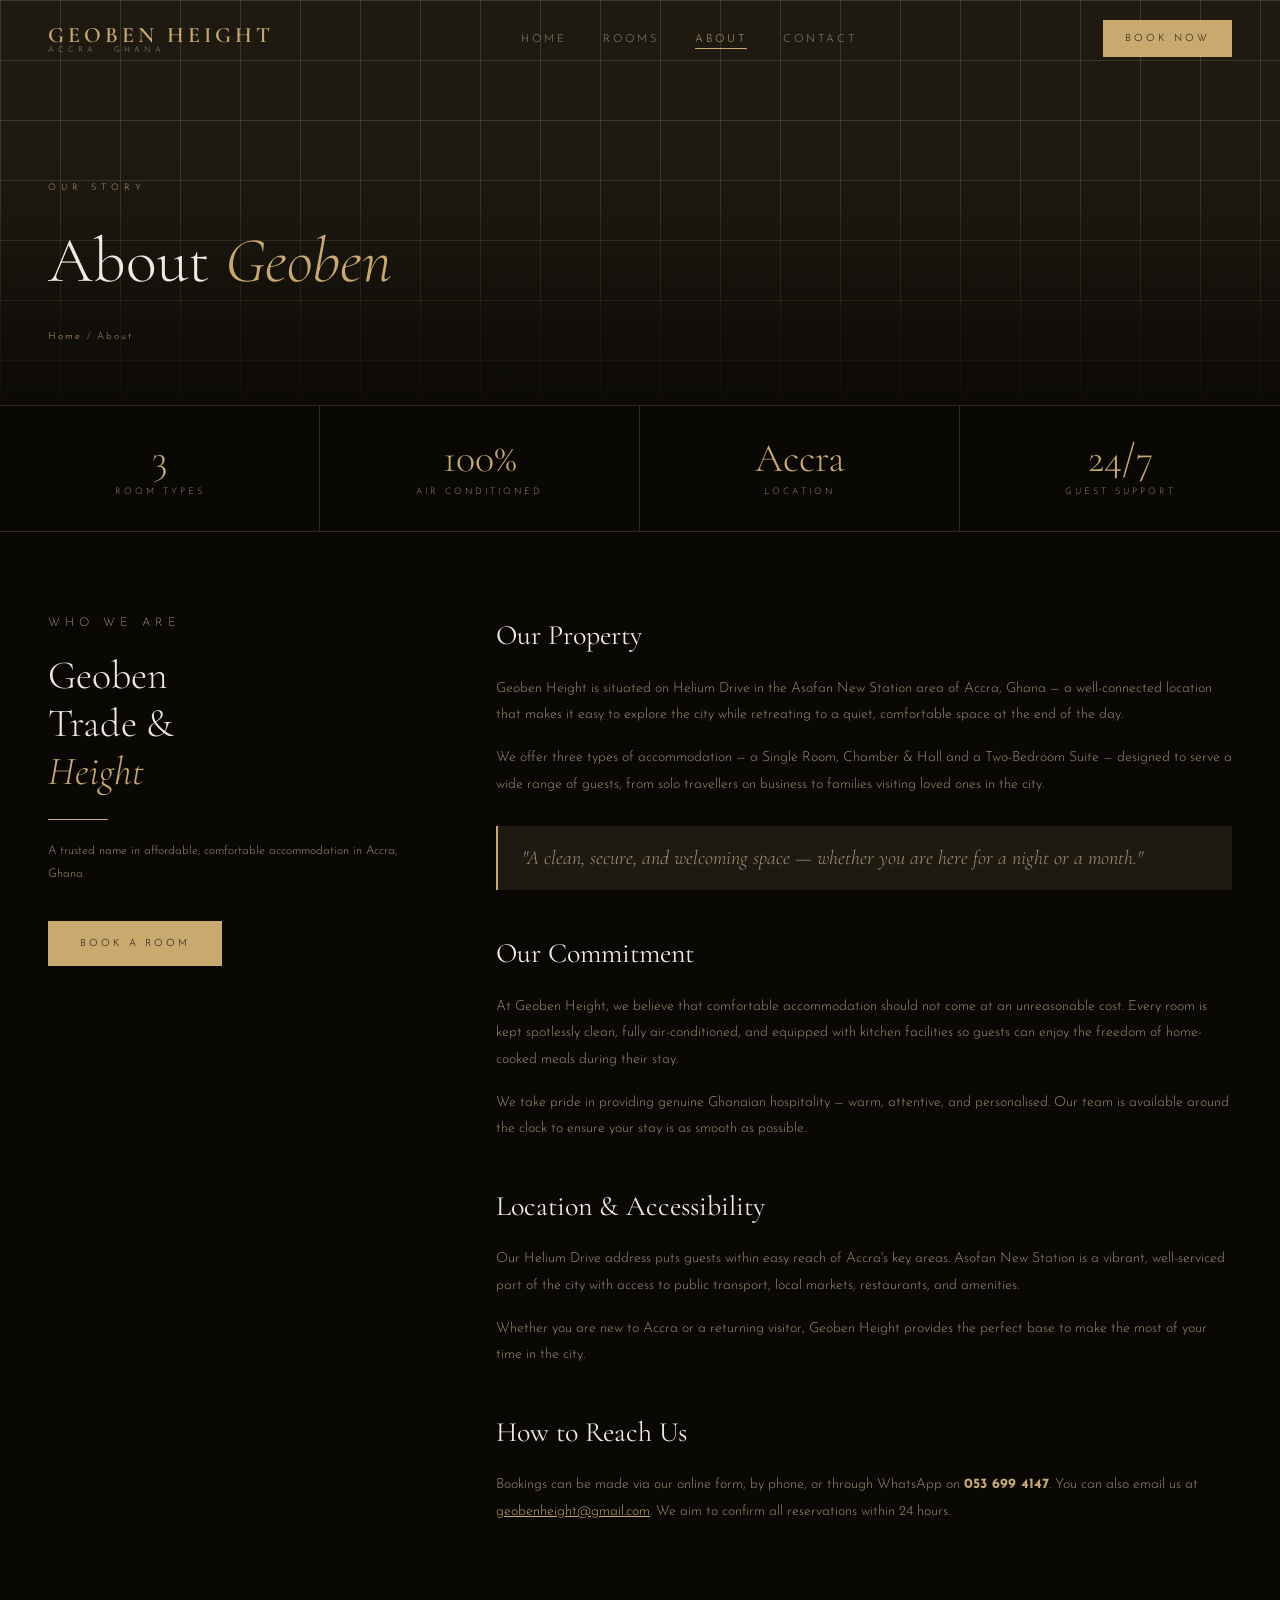
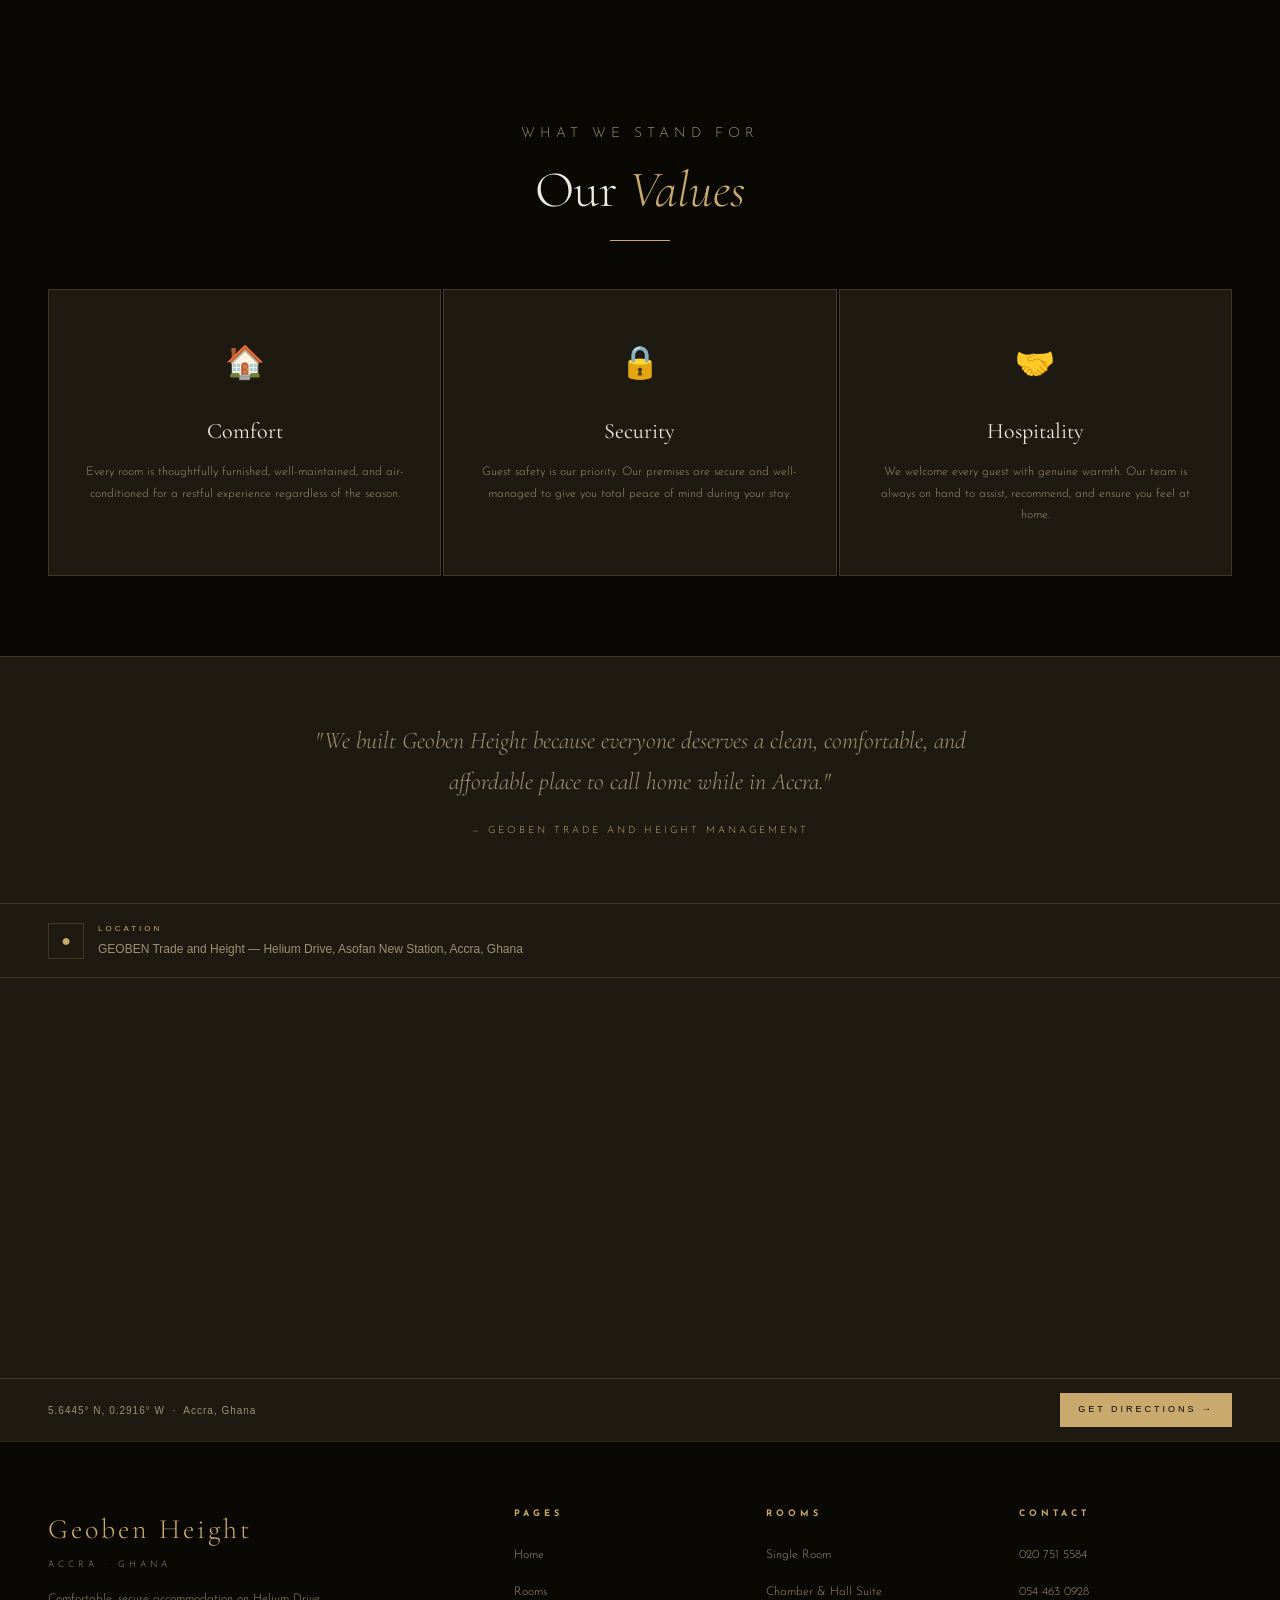
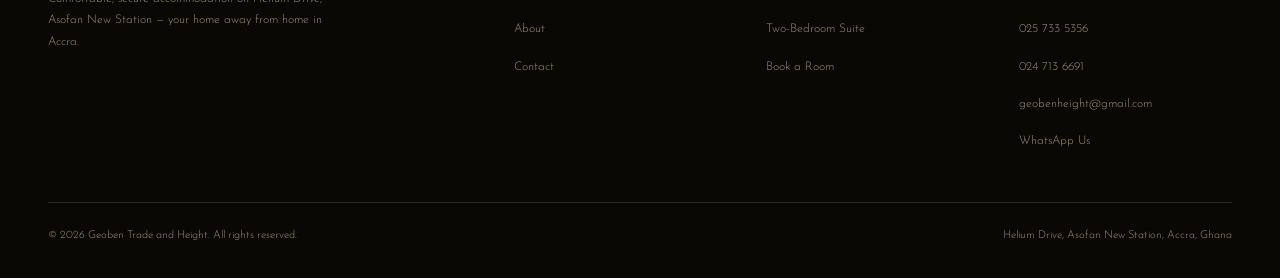
==== commit a4b22eb6: "fix: price & contact updated" ====
--- a/about.html
+++ b/about.html
@@ -237,7 +237,7 @@
     <p>Whether you are new to Accra or a returning visitor, Geoben Height provides the perfect base to make the most of your time in the city.</p>
 
     <h3>How to Reach Us</h3>
-    <p>Bookings can be made via our online form, by phone, or through WhatsApp on <strong style="color: var(--gold);">020 751 5584</strong>. You can also email us at <a href="mailto:geobenheight@gmail.com" style="color: var(--gold);">geobenheight@gmail.com</a>. We aim to confirm all reservations within 24 hours.</p>
+    <p>Bookings can be made via our online form, by phone, or through WhatsApp on <strong style="color: var(--gold);">053 699 4147</strong>. You can also email us at <a href="mailto:geobenheight@gmail.com" style="color: var(--gold);">geobenheight@gmail.com</a>. We aim to confirm all reservations within 24 hours.</p>
   </div>
 </div>
 
